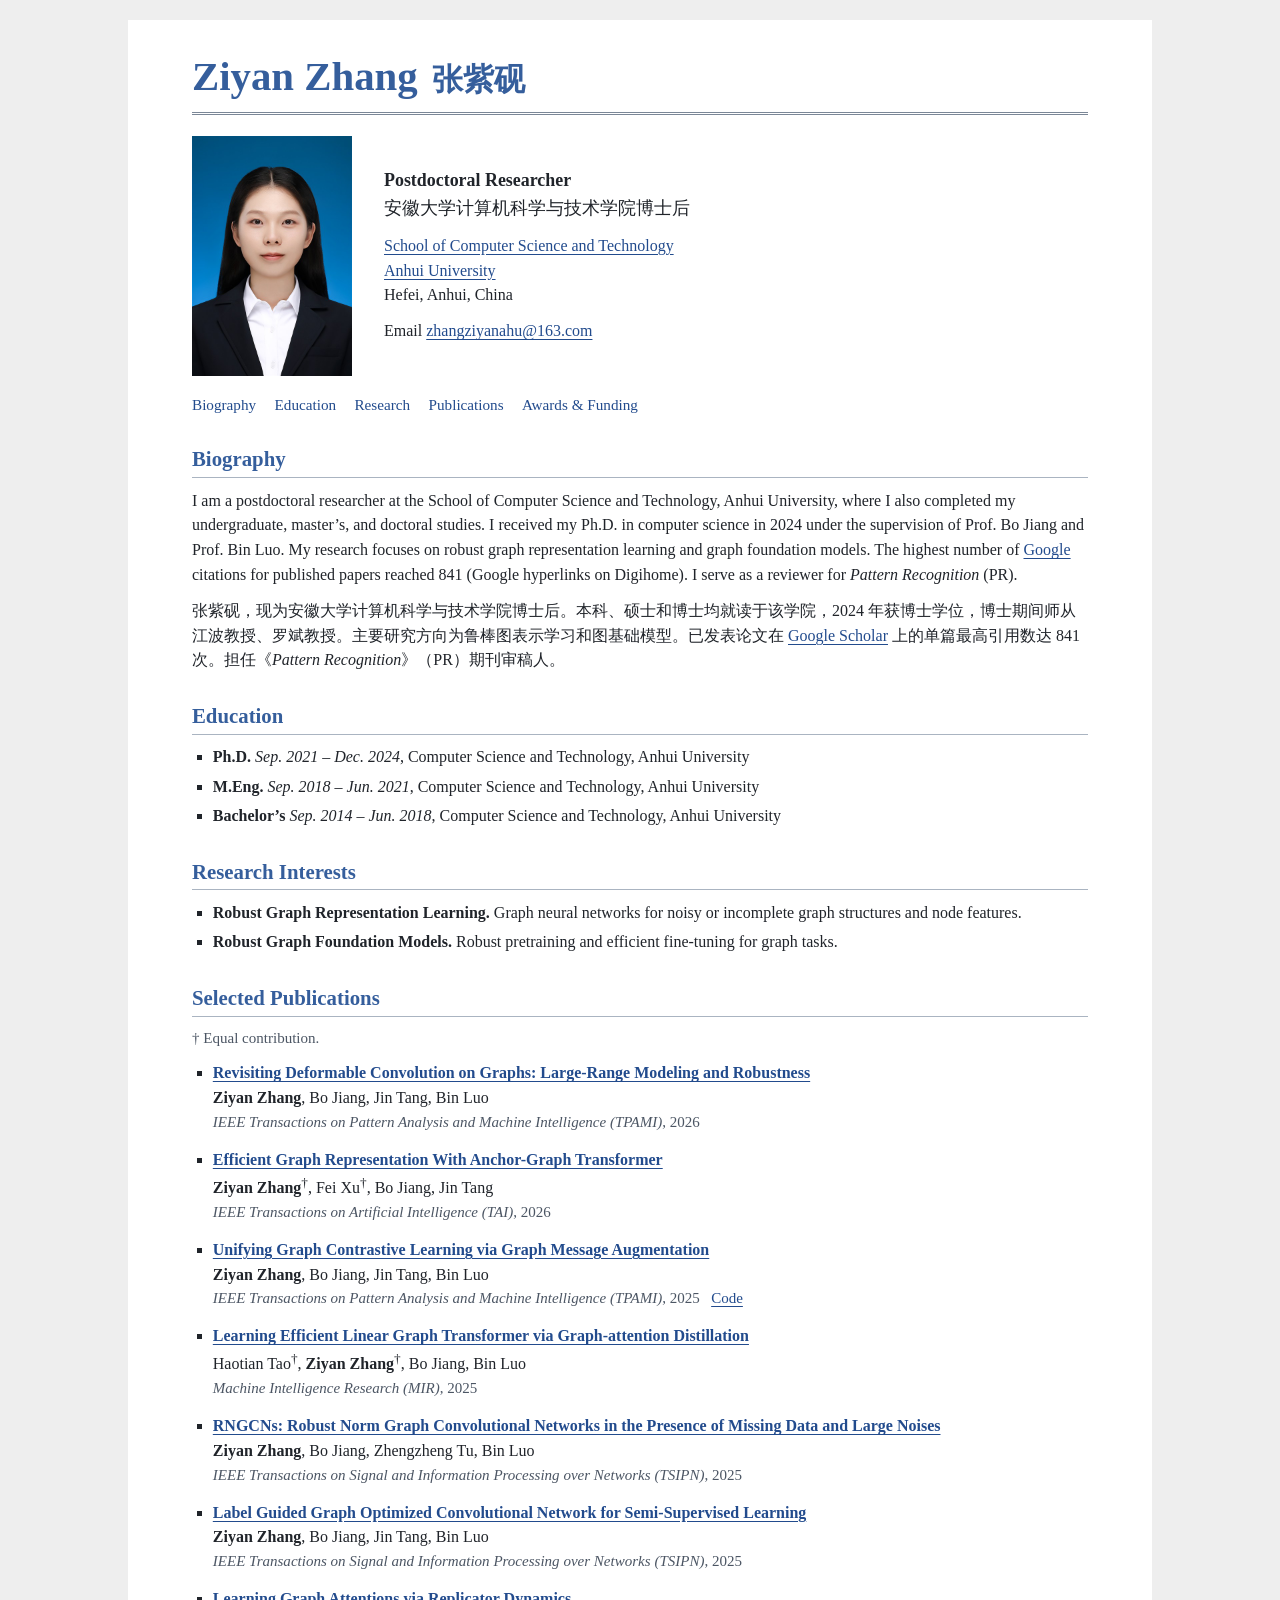
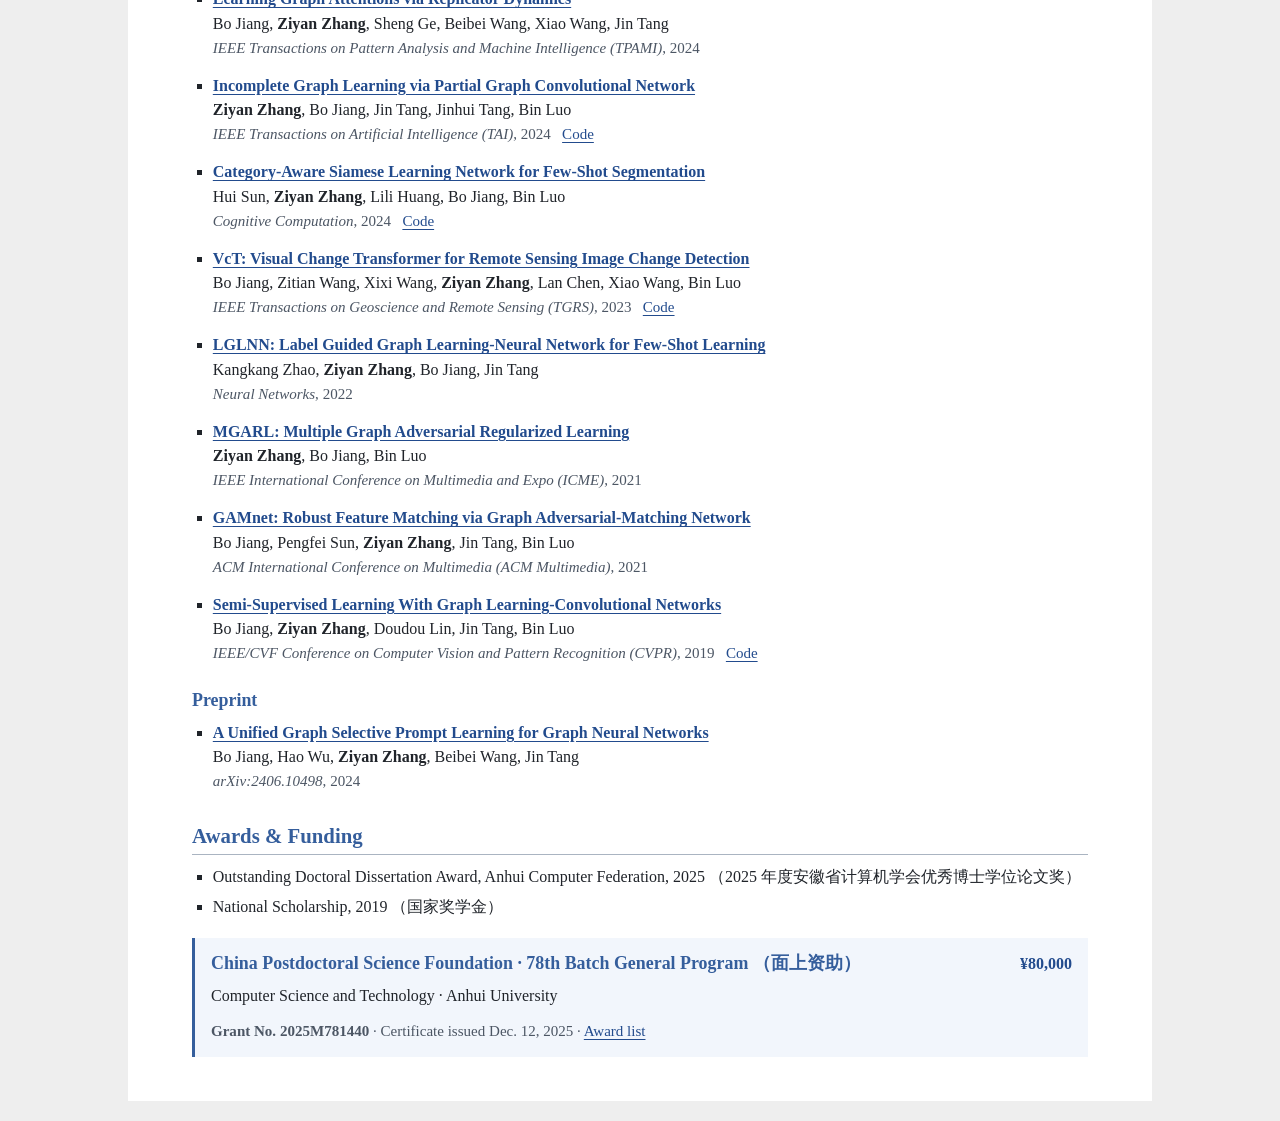
==== index.html @ 003b56fc "Add files via upload" ====
<!doctype html>
<html lang="en">
<head>
  <meta charset="utf-8">
  <meta name="viewport" content="width=device-width, initial-scale=1">
  <meta name="description" content="Ziyan Zhang (张紫砚), postdoctoral researcher at Anhui University. Research in robust graph representation learning and graph foundation models.">
  <title>Ziyan Zhang (张紫砚) | Anhui University</title>
  <link rel="stylesheet" href="jemdoc.css">
</head>
<body>
  <main id="layout-content">
    <header>
      <div id="toptitle">
        <h1>Ziyan Zhang <span lang="zh-CN">张紫砚</span></h1>
      </div>
      <div class="profile">
        <img class="portrait" src="picture/photo-zzy.jpg" width="480" height="720" alt="Portrait of Ziyan Zhang">
        <div class="profile-info">
          <p class="position"><strong>Postdoctoral Researcher</strong><br>
            <span lang="zh-CN">安徽大学计算机科学与技术学院博士后</span></p>
          <p><a href="https://cs.ahu.edu.cn/">School of Computer Science and Technology</a><br>
            <a href="https://www.ahu.edu.cn/">Anhui University</a><br>
            Hefei, Anhui, China</p>
          <p>Email <a href="mailto:zhangziyanahu@163.com">zhangziyanahu@163.com</a></p>
        </div>
      </div>
      <nav aria-label="Page sections">
        <a href="#biography">Biography</a>
        <a href="#education">Education</a>
        <a href="#research">Research</a>
        <a href="#publications">Publications</a>
        <a href="#honors">Awards &amp; Funding</a>
      </nav>
    </header>

    <section aria-labelledby="biography">
      <h2 id="biography">Biography</h2>
      <p>I am a postdoctoral researcher at the School of Computer Science and Technology, Anhui University, where I also completed my undergraduate, master’s, and doctoral studies. I received my Ph.D. in computer science in 2024 under the supervision of Prof. Bo Jiang and Prof. Bin Luo. My research focuses on robust graph representation learning and graph foundation models. The highest number of <a href="https://scholar.google.com/scholar?hl=en&amp;q=Semi-Supervised+Learning+With+Graph+Learning-Convolutional+Networks">Google</a> citations for published papers reached 841 (Google hyperlinks on Digihome). I serve as a reviewer for <cite>Pattern Recognition</cite> (PR).</p>
      <p lang="zh-CN">张紫砚，现为安徽大学计算机科学与技术学院博士后。本科、硕士和博士均就读于该学院，2024 年获博士学位，博士期间师从江波教授、罗斌教授。主要研究方向为鲁棒图表示学习和图基础模型。已发表论文在 <a href="https://scholar.google.com/scholar?hl=en&amp;q=Semi-Supervised+Learning+With+Graph+Learning-Convolutional+Networks">Google Scholar</a> 上的单篇最高引用数达 841 次。担任《<cite lang="en">Pattern Recognition</cite>》（PR）期刊审稿人。</p>
    </section>

    <section aria-labelledby="education">
      <h2 id="education">Education</h2>
      <ul class="education">
        <li><strong>Ph.D.</strong> <i>Sep. 2021 – Dec. 2024</i>, Computer Science and Technology, Anhui University</li>
        <li><strong>M.Eng.</strong> <i>Sep. 2018 – Jun. 2021</i>, Computer Science and Technology, Anhui University</li>
        <li><strong>Bachelor’s</strong> <i>Sep. 2014 – Jun. 2018</i>, Computer Science and Technology, Anhui University</li>
      </ul>
    </section>

    <section aria-labelledby="research">
      <h2 id="research">Research Interests</h2>
      <ul>
        <li><strong>Robust Graph Representation Learning.</strong> Graph neural networks for noisy or incomplete graph structures and node features.</li>
        <li><strong>Robust Graph Foundation Models.</strong> Robust pretraining and efficient fine-tuning for graph tasks.</li>
      </ul>
    </section>

    <section aria-labelledby="publications">
      <h2 id="publications">Selected Publications</h2>
      <p class="publication-note">† Equal contribution.</p>
      <ul class="publications">
        <li>
          <a class="paper-title" href="https://doi.org/10.1109/TPAMI.2025.3611386">Revisiting Deformable Convolution on Graphs: Large-Range Modeling and Robustness</a>
          <span class="paper-authors"><strong>Ziyan Zhang</strong>, Bo Jiang, Jin Tang, Bin Luo</span>
          <span class="paper-venue"><cite>IEEE Transactions on Pattern Analysis and Machine Intelligence (TPAMI)</cite>, 2026</span>
        </li>
        <li>
          <a class="paper-title" href="https://ieeexplore.ieee.org/document/11059852/">Efficient Graph Representation With Anchor-Graph Transformer</a>
          <span class="paper-authors"><strong>Ziyan Zhang</strong><sup>†</sup>, Fei Xu<sup>†</sup>, Bo Jiang, Jin Tang</span>
          <span class="paper-venue"><cite>IEEE Transactions on Artificial Intelligence (TAI)</cite>, 2026</span>
        </li>
        <li>
          <a class="paper-title" href="https://doi.org/10.1109/TPAMI.2025.3586651">Unifying Graph Contrastive Learning via Graph Message Augmentation</a>
          <span class="paper-authors"><strong>Ziyan Zhang</strong>, Bo Jiang, Jin Tang, Bin Luo</span>
          <span class="paper-venue"><cite>IEEE Transactions on Pattern Analysis and Machine Intelligence (TPAMI)</cite>, 2025 <a class="paper-code" href="https://github.com/yaya1015/GMCL" aria-label="Code for Unifying Graph Contrastive Learning via Graph Message Augmentation">Code</a></span>
        </li>
        <li>
          <a class="paper-title" href="https://www.mi-research.net/article/id/08474af8-2b96-48b8-8aef-eed5967ac67c">Learning Efficient Linear Graph Transformer via Graph-attention Distillation</a>
          <span class="paper-authors">Haotian Tao<sup>†</sup>, <strong>Ziyan Zhang</strong><sup>†</sup>, Bo Jiang, Bin Luo</span>
          <span class="paper-venue"><cite>Machine Intelligence Research (MIR)</cite>, 2025</span>
        </li>
        <li>
          <a class="paper-title" href="https://doi.org/10.1109/TSIPN.2025.3588087">RNGCNs: Robust Norm Graph Convolutional Networks in the Presence of Missing Data and Large Noises</a>
          <span class="paper-authors"><strong>Ziyan Zhang</strong>, Bo Jiang, Zhengzheng Tu, Bin Luo</span>
          <span class="paper-venue"><cite>IEEE Transactions on Signal and Information Processing over Networks (TSIPN)</cite>, 2025</span>
        </li>
        <li>
          <a class="paper-title" href="https://doi.org/10.1109/TSIPN.2025.3525961">Label Guided Graph Optimized Convolutional Network for Semi-Supervised Learning</a>
          <span class="paper-authors"><strong>Ziyan Zhang</strong>, Bo Jiang, Jin Tang, Bin Luo</span>
          <span class="paper-venue"><cite>IEEE Transactions on Signal and Information Processing over Networks (TSIPN)</cite>, 2025</span>
        </li>
        <li>
          <a class="paper-title" href="https://doi.org/10.1109/TPAMI.2024.3393300">Learning Graph Attentions via Replicator Dynamics</a>
          <span class="paper-authors">Bo Jiang, <strong>Ziyan Zhang</strong>, Sheng Ge, Beibei Wang, Xiao Wang, Jin Tang</span>
          <span class="paper-venue"><cite>IEEE Transactions on Pattern Analysis and Machine Intelligence (TPAMI)</cite>, 2024</span>
        </li>
        <li>
          <a class="paper-title" href="https://ieeexplore.ieee.org/document/10495099/">Incomplete Graph Learning via Partial Graph Convolutional Network</a>
          <span class="paper-authors"><strong>Ziyan Zhang</strong>, Bo Jiang, Jin Tang, Jinhui Tang, Bin Luo</span>
          <span class="paper-venue"><cite>IEEE Transactions on Artificial Intelligence (TAI)</cite>, 2024 <a class="paper-code" href="https://github.com/yaya1015/PaGCN" aria-label="Code for Incomplete Graph Learning via Partial Graph Convolutional Network">Code</a></span>
        </li>
        <li>
          <a class="paper-title" href="https://link.springer.com/article/10.1007/s12559-024-10273-5">Category-Aware Siamese Learning Network for Few-Shot Segmentation</a>
          <span class="paper-authors">Hui Sun, <strong>Ziyan Zhang</strong>, Lili Huang, Bo Jiang, Bin Luo</span>
          <span class="paper-venue"><cite>Cognitive Computation</cite>, 2024 <a class="paper-code" href="https://github.com/HuiSun123/CaSLN" aria-label="Code for Category-Aware Siamese Learning Network">Code</a></span>
        </li>
        <li>
          <a class="paper-title" href="https://doi.org/10.1109/TGRS.2023.3327139">VcT: Visual Change Transformer for Remote Sensing Image Change Detection</a>
          <span class="paper-authors">Bo Jiang, Zitian Wang, Xixi Wang, <strong>Ziyan Zhang</strong>, Lan Chen, Xiao Wang, Bin Luo</span>
          <span class="paper-venue"><cite>IEEE Transactions on Geoscience and Remote Sensing (TGRS)</cite>, 2023 <a class="paper-code" href="https://github.com/Event-AHU/VcT_Remote_Sensing_Change_Detection" aria-label="Code for VcT">Code</a></span>
        </li>
        <li>
          <a class="paper-title" href="https://www.sciencedirect.com/science/article/abs/pii/S0893608022003033">LGLNN: Label Guided Graph Learning-Neural Network for Few-Shot Learning</a>
          <span class="paper-authors">Kangkang Zhao, <strong>Ziyan Zhang</strong>, Bo Jiang, Jin Tang</span>
          <span class="paper-venue"><cite>Neural Networks</cite>, 2022</span>
        </li>
        <li>
          <a class="paper-title" href="https://doi.org/10.1109/ICME51207.2021.9428283">MGARL: Multiple Graph Adversarial Regularized Learning</a>
          <span class="paper-authors"><strong>Ziyan Zhang</strong>, Bo Jiang, Bin Luo</span>
          <span class="paper-venue"><cite>IEEE International Conference on Multimedia and Expo (ICME)</cite>, 2021</span>
        </li>
        <li>
          <a class="paper-title" href="https://dl.acm.org/doi/10.1145/3474085.3475669">GAMnet: Robust Feature Matching via Graph Adversarial-Matching Network</a>
          <span class="paper-authors">Bo Jiang, Pengfei Sun, <strong>Ziyan Zhang</strong>, Jin Tang, Bin Luo</span>
          <span class="paper-venue"><cite>ACM International Conference on Multimedia (ACM Multimedia)</cite>, 2021</span>
        </li>
        <li>
          <a class="paper-title" href="https://openaccess.thecvf.com/content_CVPR_2019/html/Jiang_Semi-Supervised_Learning_With_Graph_Learning-Convolutional_Networks_CVPR_2019_paper.html">Semi-Supervised Learning With Graph Learning-Convolutional Networks</a>
          <span class="paper-authors">Bo Jiang, <strong>Ziyan Zhang</strong>, Doudou Lin, Jin Tang, Bin Luo</span>
          <span class="paper-venue"><cite>IEEE/CVF Conference on Computer Vision and Pattern Recognition (CVPR)</cite>, 2019 <a class="paper-code" href="https://github.com/jiangboahu/GLCN-tf" aria-label="Code for Semi-Supervised Learning With Graph Learning-Convolutional Networks">Code</a></span>
        </li>
      </ul>
      <h3>Preprint</h3>
      <ul class="publications">
        <li>
          <a class="paper-title" href="https://arxiv.org/abs/2406.10498">A Unified Graph Selective Prompt Learning for Graph Neural Networks</a>
          <span class="paper-authors">Bo Jiang, Hao Wu, <strong>Ziyan Zhang</strong>, Beibei Wang, Jin Tang</span>
          <span class="paper-venue"><cite>arXiv:2406.10498</cite>, 2024</span>
        </li>
      </ul>
    </section>

    <section aria-labelledby="honors">
      <h2 id="honors">Awards &amp; Funding</h2>
      <ul>
        <li>Outstanding Doctoral Dissertation Award, Anhui Computer Federation, 2025 <span lang="zh-CN">（2025 年度安徽省计算机学会优秀博士学位论文奖）</span></li>
        <li>National Scholarship, 2019 <span lang="zh-CN">（国家奖学金）</span></li>
      </ul>
      <article class="funding-entry" aria-labelledby="postdoctoral-funding">
        <div class="funding-heading">
          <h3 id="postdoctoral-funding">China Postdoctoral Science Foundation · 78th Batch General Program <span lang="zh-CN">（面上资助）</span></h3>
          <strong class="funding-amount">¥80,000</strong>
        </div>
        <p>Computer Science and Technology · Anhui University</p>
        <p class="funding-details"><strong>Grant No. 2025M781440</strong> · Certificate issued <time datetime="2025-12-12">Dec. 12, 2025</time> · <a href="https://www.chinapostdoctor.org.cn/prod-api/profile/info/fujian/20251210/adf2669f-a503-4c67-8366-141825778863.pdf#page=36">Award list</a></p>
      </article>
    </section>
  </main>
</body>
</html>
---- jemdoc.css ----
/* Adapted from the supplied jemdoc stylesheet. */
:root {
  color-scheme: light;
  background: #eeeeee;
  color: #20242a;
  font-family: Georgia, "Noto Serif CJK SC", "Songti SC", SimSun, serif;
  font-size: 16px;
  line-height: 1.55;
}

* {
  box-sizing: border-box;
}

body {
  width: min(calc(100% - 2rem), 64rem);
  margin: 1.25rem auto;
  background: #ffffff;
}

#layout-content {
  padding: 2rem clamp(1.25rem, 5vw, 4rem) 2.75rem;
}

a {
  color: #224b8d;
  text-underline-offset: 0.18em;
}

a:hover {
  color: #12336b;
}

a:focus-visible {
  outline: 2px solid #224b8d;
  outline-offset: 3px;
}

#toptitle {
  margin-bottom: 1.3rem;
  padding-bottom: 0.55rem;
  border-bottom: 3px double #7b8797;
}

h1, h2, h3 {
  color: #355e9c;
  line-height: 1.25;
}

h1 {
  margin: 0;
  font-size: clamp(1.9rem, 4vw, 2.55rem);
}

h1 span {
  font-size: 0.76em;
  margin-inline-start: 0.15em;
}

h2 {
  margin: 1.85rem 0 0.65rem;
  padding-bottom: 0.3rem;
  border-bottom: 1px solid #aab4c1;
  font-size: 1.3rem;
}

h3 {
  margin: 1.45rem 0 0.6rem;
  font-size: 1.12rem;
}

p {
  margin: 0 0 0.7rem;
}

.profile {
  display: flex;
  align-items: center;
  gap: clamp(1rem, 4vw, 2rem);
}

.portrait {
  display: block;
  width: clamp(7rem, 19vw, 10rem);
  height: auto;
}

.profile-info {
  min-width: 0;
  overflow-wrap: anywhere;
}

.profile-info p:last-child {
  margin-bottom: 0;
}

.position {
  font-size: 1.12rem;
}

nav {
  display: flex;
  flex-wrap: wrap;
  gap: 0.35rem 1.15rem;
  margin-top: 1.1rem;
  font-size: 0.95rem;
}

nav a {
  text-decoration: none;
}

nav a:hover {
  text-decoration: underline;
}

ul {
  margin: 0;
  padding-inline-start: 1.3rem;
  list-style-type: square;
}

li + li {
  margin-top: 0.3rem;
}

.publication-note, .paper-venue {
  color: #4c5664;
  font-size: 0.94rem;
}

.publications li + li {
  margin-top: 0.85rem;
}

.paper-title {
  font-weight: bold;
}

.paper-authors, .paper-venue {
  display: block;
}

.paper-code {
  display: inline-block;
  margin-inline-start: 0.5em;
}

.funding-entry {
  margin-top: 1.15rem;
  padding: 0.85rem 1rem;
  border-inline-start: 3px solid #355e9c;
  background: #f2f6fc;
}

.funding-heading {
  display: flex;
  flex-wrap: wrap;
  justify-content: space-between;
  align-items: baseline;
  column-gap: 1rem;
  row-gap: 0.25rem;
  margin-bottom: 0.45rem;
}

.funding-heading h3 {
  flex: 1 1 24rem;
  margin: 0;
}

.funding-amount {
  color: #224b8d;
  white-space: nowrap;
}

.funding-details {
  margin-bottom: 0;
  color: #4c5664;
  font-size: 0.94rem;
}

@media (max-width: 38rem) {
  body {
    width: 100%;
    margin: 0;
  }

  #layout-content {
    padding-top: 1.35rem;
  }
}

@media (max-width: 24rem) {
  .profile {
    align-items: flex-start;
  }

  .portrait {
    width: 5.25rem;
  }
}
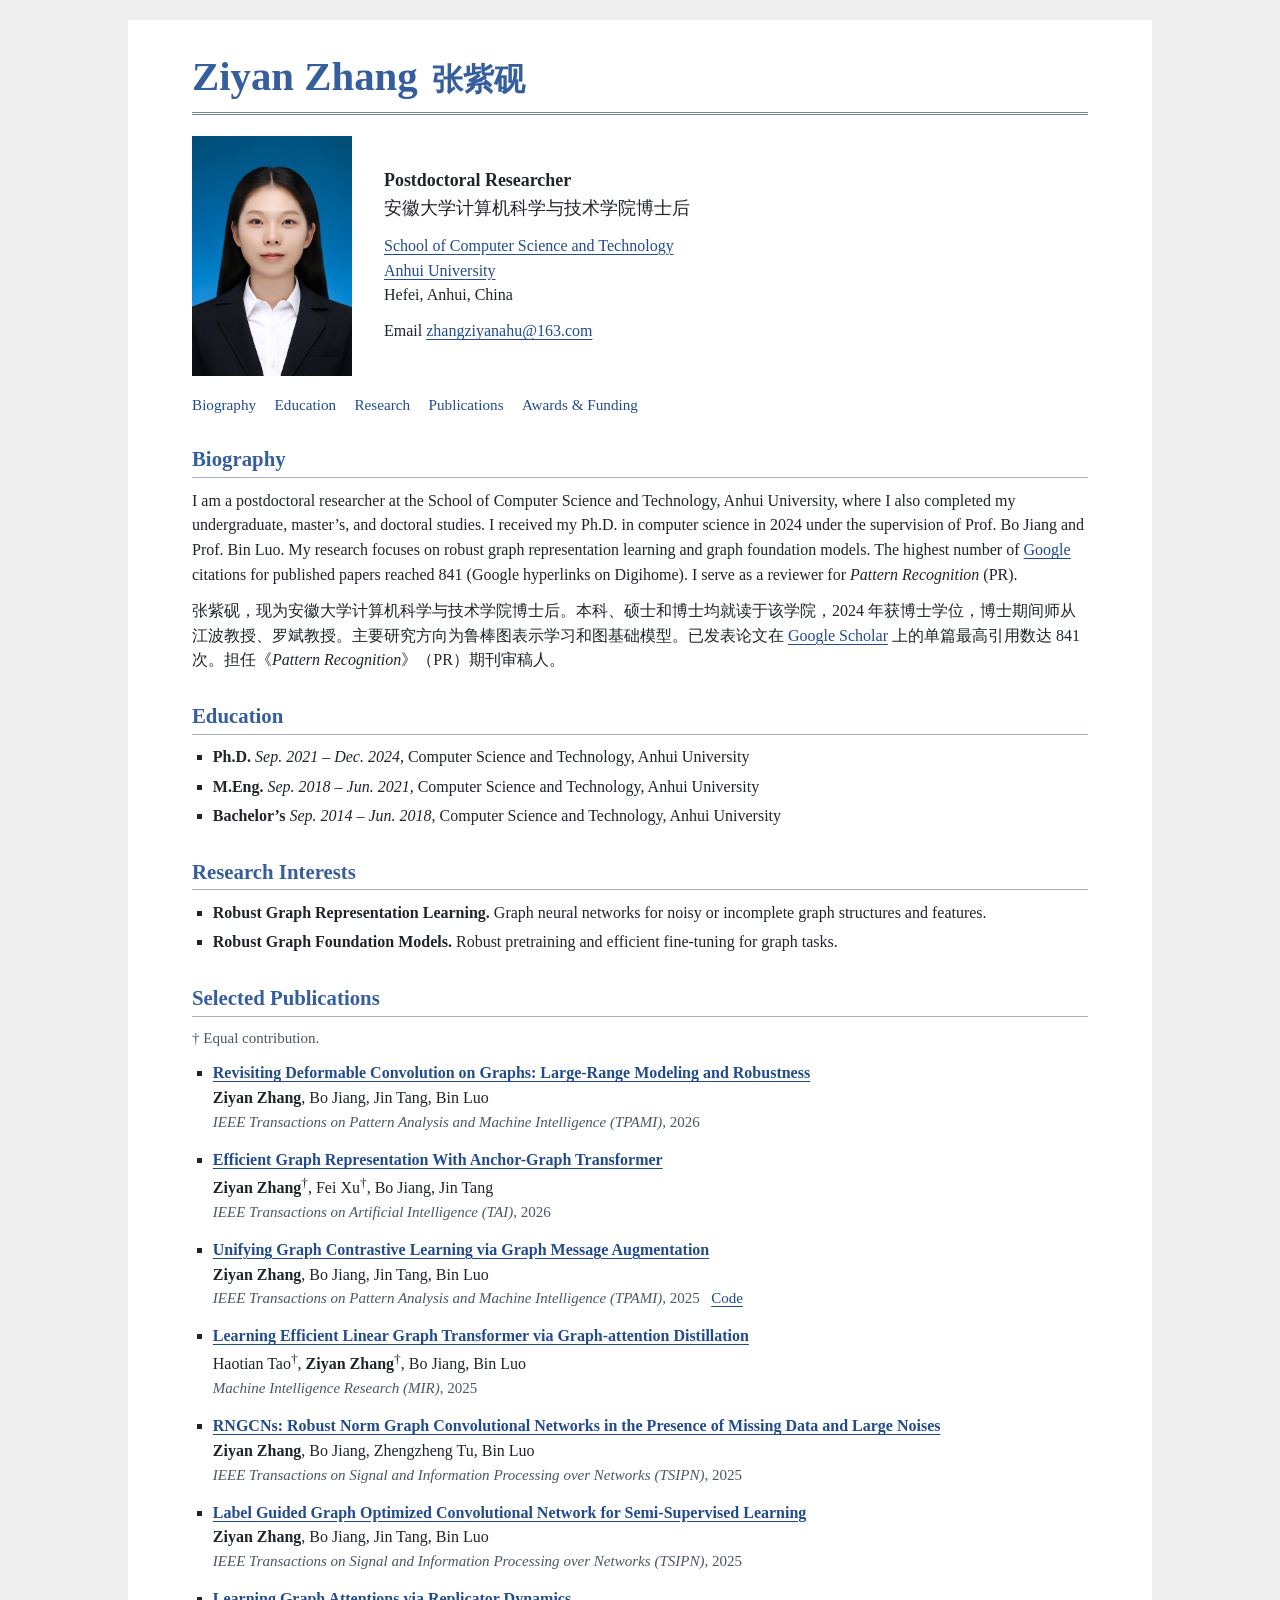
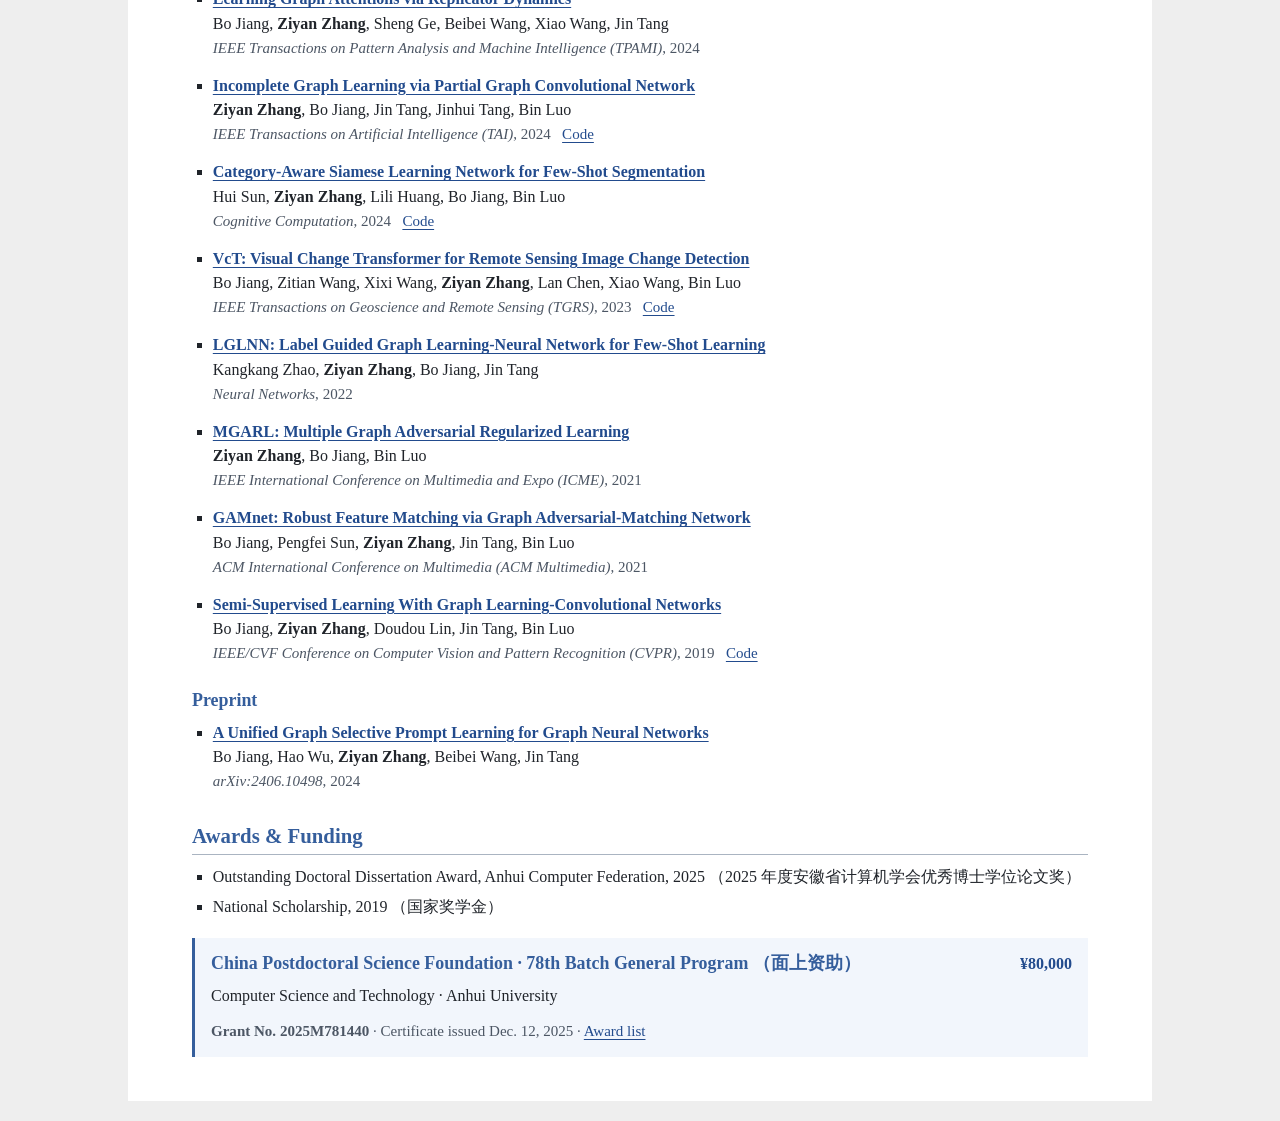
==== commit c2c28677: "Update index.html" ====
--- a/index.html
+++ b/index.html
@@ -51,7 +51,7 @@
     <section aria-labelledby="research">
       <h2 id="research">Research Interests</h2>
       <ul>
-        <li><strong>Robust Graph Representation Learning.</strong> Graph neural networks for noisy or incomplete graph structures and node features.</li>
+        <li><strong>Robust Graph Representation Learning.</strong> Graph neural networks for noisy or incomplete graph structures and features.</li>
         <li><strong>Robust Graph Foundation Models.</strong> Robust pretraining and efficient fine-tuning for graph tasks.</li>
       </ul>
     </section>
